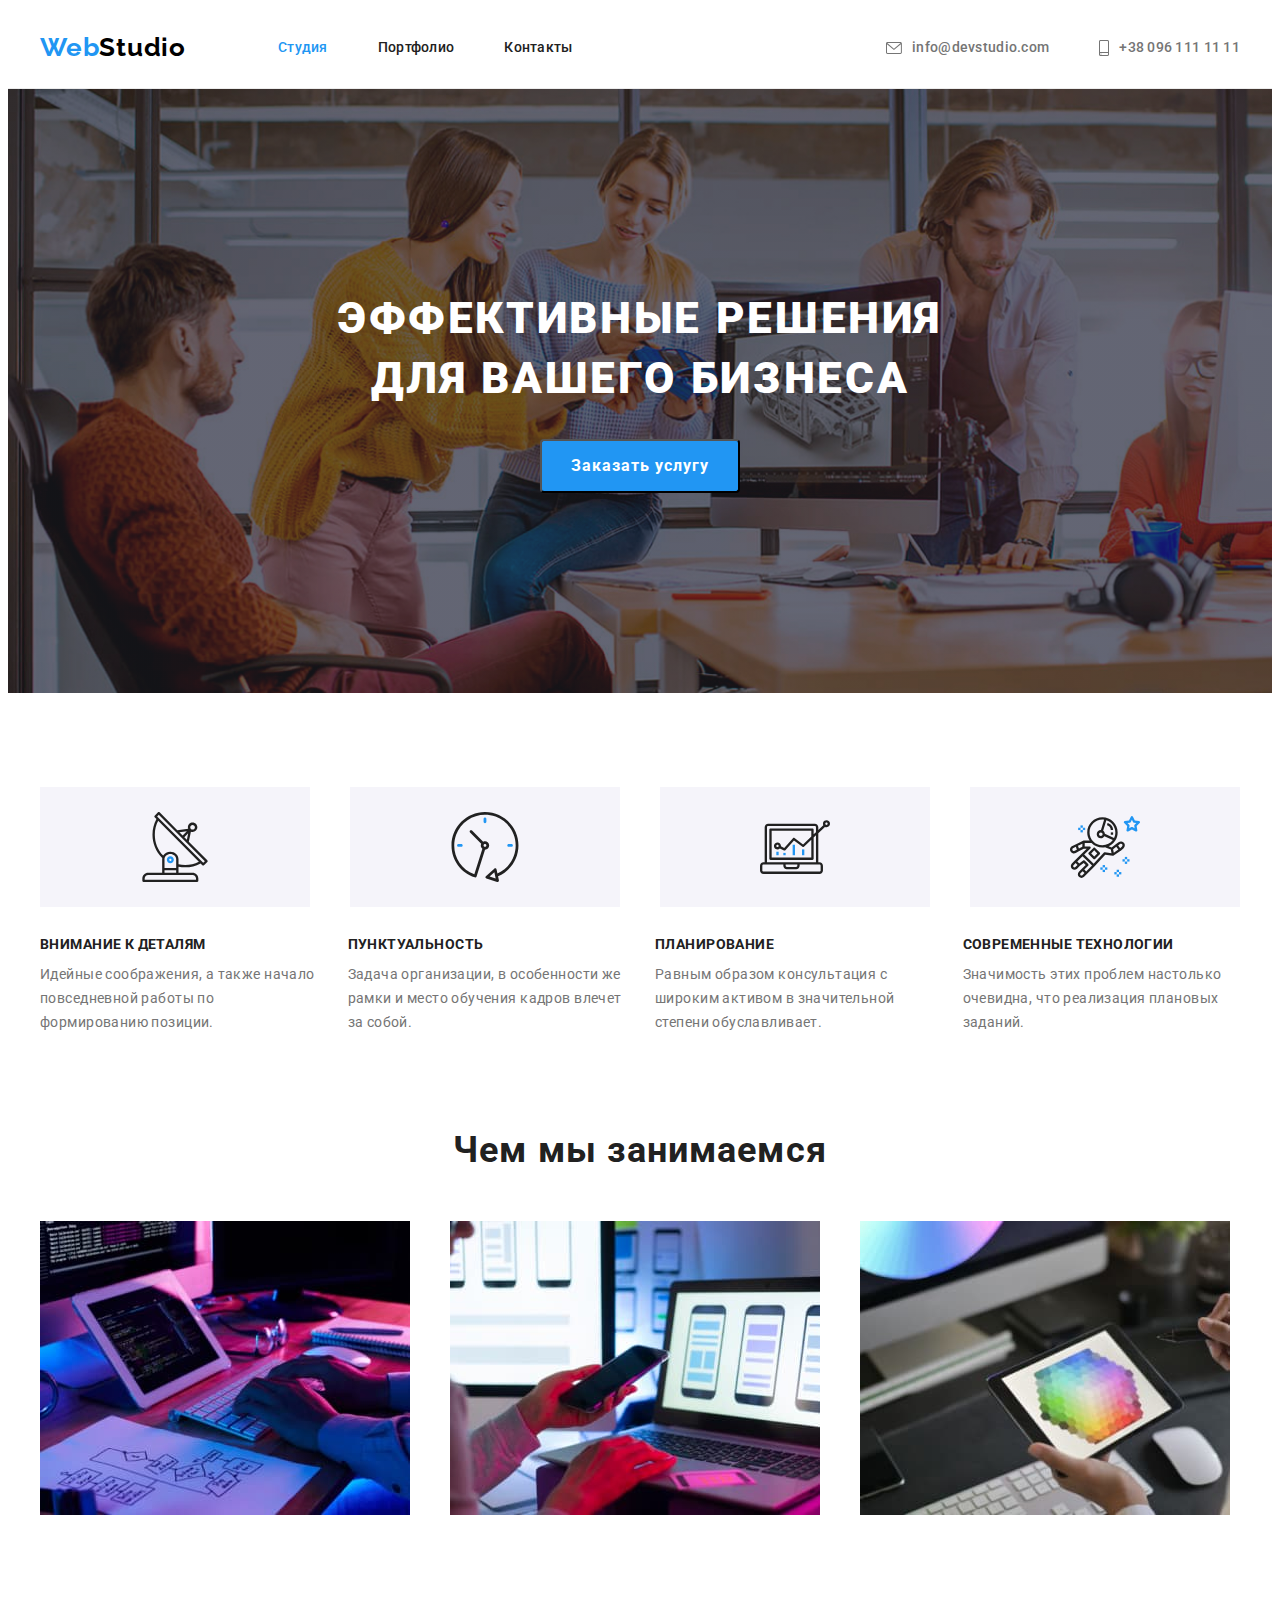
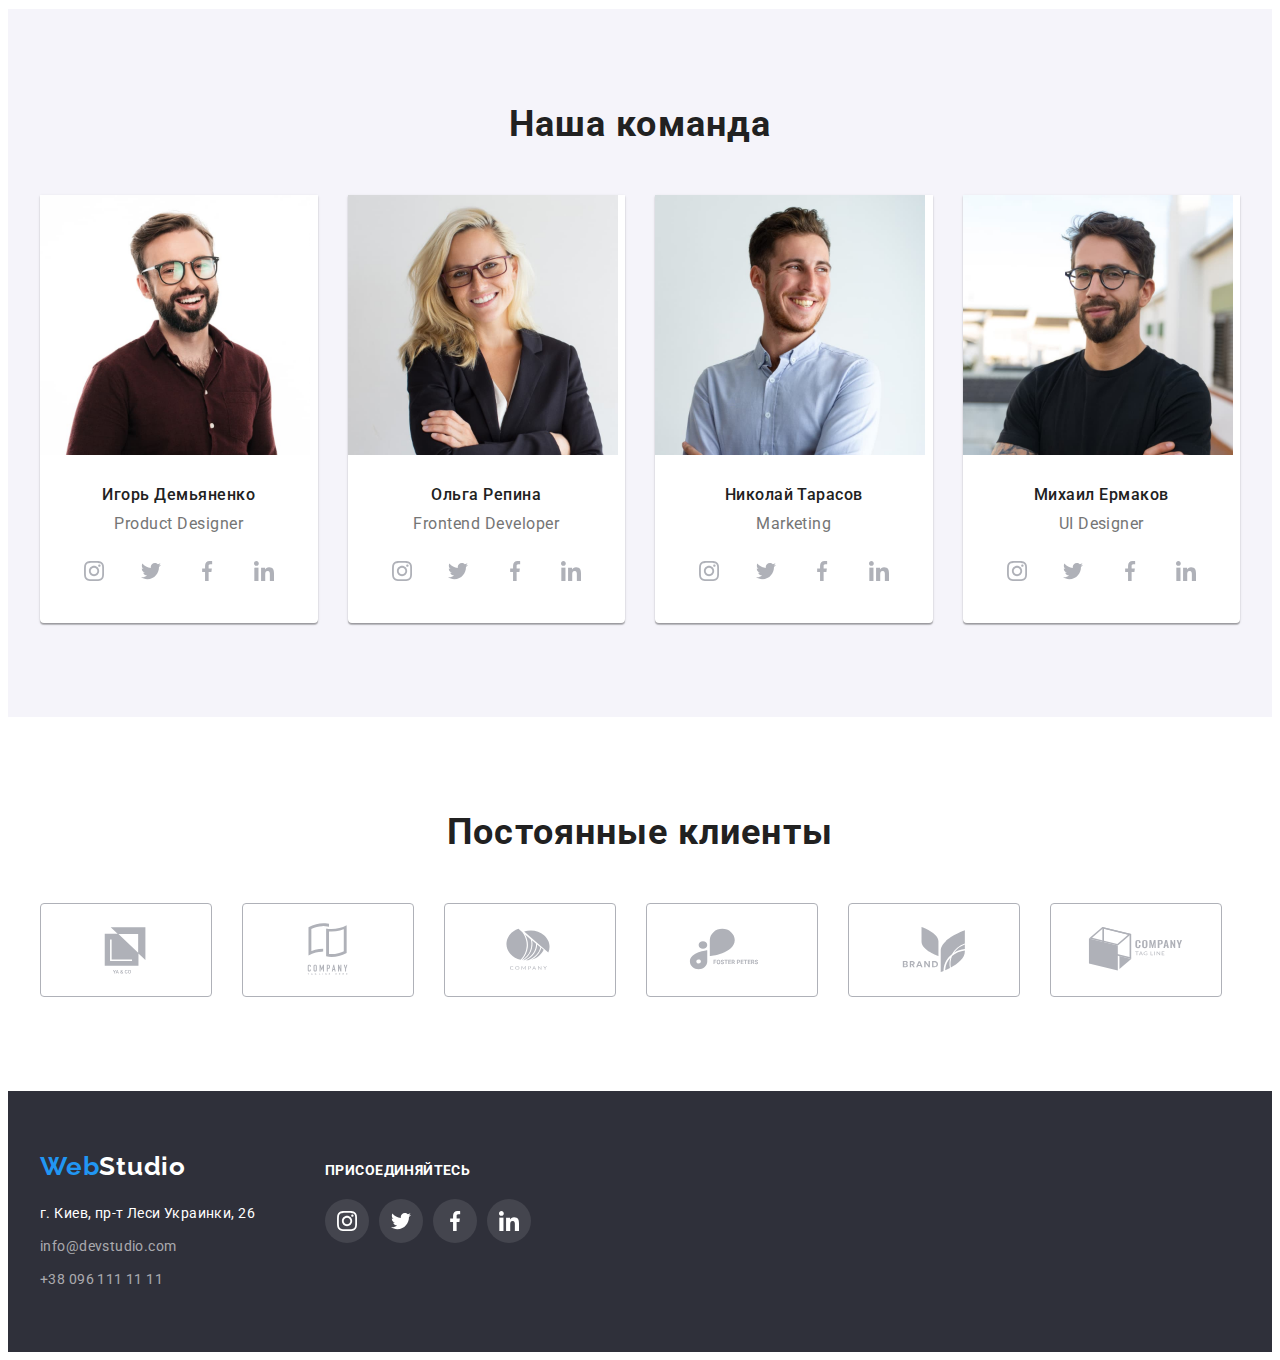
==== index.html @ 3d9dc0cb "Добавляет файлы ДЗ4" ====
<!DOCTYPE html>
<html lang="ru">
  <head>
    <meta charset="UTF-8" />
    <meta http-equiv="X-UA-Compatible" content="IE=edge" />
    <meta name="viewport" content="width=device-width, initial-scale=1.0" />
    <title>Студия</title>
    <link rel="preconnect" href="https://fonts.googleapis.com" />
    <link rel="preconnect" href="https://fonts.gstatic.com" crossorigin />
    <link
      href="https://fonts.googleapis.com/css2?family=Raleway:wght@700&family=Roboto:wght@400;500;700;900&display=swap"
      rel="stylesheet"
    />
    <link
      rel="stylesheet"
      href="https://cdnjs.cloudflare.com/ajax/libs/modern-normalize/1.1.0/modern-normalize.min.css"
      integrity="sha512-wpPYUAdjBVSE4KJnH1VR1HeZfpl1ub8YT/NKx4PuQ5NmX2tKuGu6U/JRp5y+Y8XG2tV+wKQpNHVUX03MfMFn9Q=="
      crossorigin="anonymous"
      referrerpolicy="no-referrer"
    />
    <link rel="stylesheet" href="./css/styles.css" />
  </head>
  <body>
    <!-- Шапка сайта -->
    <header class="header">
      <div class="container header-container">
        <nav class="nav">
          <a class="logo link" href="" lang="en"
            ><span class="accent-logo">Web</span><span class="header-logo">Studio</span></a
          >

          <ul class="nav-list list">
            <li class="nav-list-item">
              <a class="nav-list-link link current" href="">Студия</a>
            </li>
            <li class="nav-list-item">
              <a class="nav-list-link link" href="./portfolio.html">Портфолио</a>
            </li>
            <li class="nav-list-item">
              <a class="nav-list-link link" href="">Контакты</a>
            </li>
          </ul>
        </nav>

        <ul class="contacts list">
          <li class="contacts-list">
            <a class="contacts-mail link" href="mailto:info@devstudio.com"
              ><svg class="contacts-mail-icon" width="16" height="12">
                <use href="./images/sprite.svg#icon-envelope"></use>
              </svg>
              info@devstudio.com
            </a>
          </li>
          <li class="contacts-list">
            <a class="contacts-phone link" href="tel:+380961111111"
              ><svg class="contacts-phone-icon" width="10" height="16">
                <use href="./images/sprite.svg#icon-smartphone"></use>
              </svg>
              +38 096 111 11 11
            </a>
          </li>
        </ul>
      </div>
    </header>

    <main>
      <!-- Герой -->
      <section class="hero">
        <div class="container">
          <h1 class="hero-title">
            Эффективные решения <br />
            для вашего бизнеса
          </h1>
          <button class="hero-btn" type="button">Заказать услугу</button>
        </div>
      </section>

      <!-- Особенности -->
      <section class="description section">
        <div class="container">
          <h2 class="description-title visually-hidden">Особенности</h2>
          <div>
            <ul class="icon-list list">
              <li class="icon-list-item">
                <div class="icon">
                  <svg class="antenna" width="70" height="70">
                    <use href="./images/sprite.svg#icon-antenna"></use>
                  </svg>
                </div>
              </li>
              <li class="icon-list-item">
                <div class="icon">
                  <svg class="clock" width="70" height="70">
                    <use href="./images/sprite.svg#icon-clock"></use>
                  </svg>
                </div>
              </li>
              <li class="icon-list-item">
                <div class="icon">
                  <svg class="diagram" width="70" height="70">
                    <use href="./images/sprite.svg#icon-diagram"></use>
                  </svg>
                </div>
              </li>
              <li class="icon-list-item">
                <div class="icon">
                  <svg class="astronaut" width="70" height="70">
                    <use href="./images/sprite.svg#icon-astronaut"></use>
                  </svg>
                </div>
              </li>
            </ul>
          </div>
          <ul class="description-list list">
            <li class="description-list-item">
              <h3 class="description-list-title">Внимание к деталям</h3>
              <p class="description-list-text">
                Идейные соображения, а также начало повседневной работы по формированию позиции.
              </p>
            </li>

            <li class="description-list-item">
              <h3 class="description-list-title">Пунктуальность</h3>
              <p class="description-list-text">
                Задача организации, в особенности же рамки и место обучения кадров влечет за собой.
              </p>
            </li>

            <li class="description-list-item">
              <h3 class="description-list-title">Планирование</h3>
              <p class="description-list-text">
                Равным образом консультация с широким активом в значительной степени обуславливает.
              </p>
            </li>

            <li class="description-list-item">
              <h3 class="description-list-title">Современные технологии</h3>
              <p class="description-list-text">
                Значимость этих проблем настолько очевидна, что реализация плановых заданий.
              </p>
            </li>
          </ul>
        </div>
      </section>

      <!-- Чем занимаемся -->
      <section class="about">
        <div class="container">
          <h2 class="section-title">Чем мы занимаемся</h2>
          <ul class="about-list list">
            <li class="about-list-item">
              <img src="./images/about-img-1.jpg" alt="Работа на планшете" width="370" />
            </li>
            <li class="about-list-item">
              <img
                src="./images/about-img-2.jpg"
                alt="Работа на ноутбуке с телефоном"
                width="370"
              />
            </li>
            <li class="about-list-item">
              <img
                src="./images/about-img-3.jpg"
                alt="Работа на графическом планшете"
                width="370"
              />
            </li>
          </ul>
        </div>
      </section>

      <!-- Команда -->
      <section class="team section">
        <div class="container">
          <h2 class="section-title">Наша команда</h2>
          <ul class="team-list list">
            <li class="team-card">
              <img
                src="./images/photo-1.jpg"
                alt="Бородатый парень в очках в бордовой рубашке"
                width="270"
              />
              <div class="team-content-wrapper">
                <h3 class="team-member">Игорь Демьяненко</h3>
                <p class="team-member-profession" lang="en">Product Designer</p>
                <ul class="social-list list">
                  <li class="social-list-item">
                    <a class="social-list-link" href="">
                      <svg class="social-list-icon" width="20" height="20">
                        <use href="./images/sprite.svg#icon-instagram"></use>
                      </svg>
                    </a>
                  </li>
                  <li class="social-list-item">
                    <a class="social-list-link" href="">
                      <svg class="social-list-icon" width="20" height="20">
                        <use href="./images/sprite.svg#icon-twitter"></use>
                      </svg>
                    </a>
                  </li>
                  <li class="social-list-item">
                    <a class="social-list-link" href="">
                      <svg class="social-list-icon" width="20" height="20">
                        <use href="./images/sprite.svg#icon-facebook"></use>
                      </svg>
                    </a>
                  </li>
                  <li class="social-list-item">
                    <a class="social-list-link" href="">
                      <svg class="social-list-icon" width="20" height="20">
                        <use href="./images/sprite.svg#icon-linkedin"></use>
                      </svg>
                    </a>
                  </li>
                </ul>
              </div>
            </li>
            <li class="team-card">
              <img
                src="./images/photo-2.jpg"
                alt="Девушка-блондинка в очках в черном пиджаке"
                width="270"
              />
              <div class="team-content-wrapper">
                <h3 class="team-member">Ольга Репина</h3>
                <p class="team-member-profession" lang="en">Frontend Developer</p>
                <ul class="social-list list">
                  <li class="social-list-item">
                    <a class="social-list-link" href="">
                      <svg class="social-list-icon" width="20" height="20">
                        <use href="./images/sprite.svg#icon-instagram"></use>
                      </svg>
                    </a>
                  </li>
                  <li class="social-list-item">
                    <a class="social-list-link" href="">
                      <svg class="social-list-icon" width="20" height="20">
                        <use href="./images/sprite.svg#icon-twitter"></use>
                      </svg>
                    </a>
                  </li>
                  <li class="social-list-item">
                    <a class="social-list-link" href="">
                      <svg class="social-list-icon" width="20" height="20">
                        <use href="./images/sprite.svg#icon-facebook"></use>
                      </svg>
                    </a>
                  </li>
                  <li class="social-list-item">
                    <a class="social-list-link" href="">
                      <svg class="social-list-icon" width="20" height="20">
                        <use href="./images/sprite.svg#icon-linkedin"></use>
                      </svg>
                    </a>
                  </li>
                </ul>
              </div>
            </li>
            <li class="team-card">
              <img src="./images/photo-3.jpg" alt="Бородатый парень в белой рубашке" width="270" />
              <div class="team-content-wrapper">
                <h3 class="team-member">Николай Тарасов</h3>
                <p class="team-member-profession" lang="en">Marketing</p>
                <ul class="social-list list">
                  <li class="social-list-item">
                    <a class="social-list-link" href="">
                      <svg class="social-list-icon" width="20" height="20">
                        <use href="./images/sprite.svg#icon-instagram"></use>
                      </svg>
                    </a>
                  </li>
                  <li class="social-list-item">
                    <a class="social-list-link" href="">
                      <svg class="social-list-icon" width="20" height="20">
                        <use href="./images/sprite.svg#icon-twitter"></use>
                      </svg>
                    </a>
                  </li>
                  <li class="social-list-item">
                    <a class="social-list-link" href="">
                      <svg class="social-list-icon" width="20" height="20">
                        <use href="./images/sprite.svg#icon-facebook"></use>
                      </svg>
                    </a>
                  </li>
                  <li class="social-list-item">
                    <a class="social-list-link" href="">
                      <svg class="social-list-icon" width="20" height="20">
                        <use href="./images/sprite.svg#icon-linkedin"></use>
                      </svg>
                    </a>
                  </li>
                </ul>
              </div>
            </li>
            <li class="team-card">
              <img
                src="./images/photo-4.jpg"
                alt="Бородатый парень в очках в черной футболке"
                width="270"
              />
              <div class="team-content-wrapper">
                <h3 class="team-member">Михаил Ермаков</h3>
                <p class="team-member-profession" lang="en">UI Designer</p>
                <ul class="social-list list">
                  <li class="social-list-item">
                    <a class="social-list-link" href="">
                      <svg class="social-list-icon" width="20" height="20">
                        <use href="./images/sprite.svg#icon-instagram"></use>
                      </svg>
                    </a>
                  </li>
                  <li class="social-list-item">
                    <a class="social-list-link" href="">
                      <svg class="social-list-icon" width="20" height="20">
                        <use href="./images/sprite.svg#icon-twitter"></use>
                      </svg>
                    </a>
                  </li>
                  <li class="social-list-item">
                    <a class="social-list-link" href="">
                      <svg class="social-list-icon" width="20" height="20">
                        <use href="./images/sprite.svg#icon-facebook"></use>
                      </svg>
                    </a>
                  </li>
                  <li class="social-list-item">
                    <a class="social-list-link" href="">
                      <svg class="social-list-icon" width="20" height="20">
                        <use href="./images/sprite.svg#icon-linkedin"></use>
                      </svg>
                    </a>
                  </li>
                </ul>
              </div>
            </li>
          </ul>
        </div>
      </section>

      <!-- Постоянные клиенты -->
      <section class="clients section">
        <div class="container">
          <h2 class="section-title">Постоянные клиенты</h2>
          <div>
            <ul class="clients-list list">
              <li class="clients-list-item">
                <a class="clients-list-link" href="">
                  <svg class="clients-list-icon" width="106" height="60">
                    <use href="./images/sprite.svg#icon-client-1"></use>
                  </svg>
                </a>
              </li>
              <li class="clients-list-item">
                <a class="clients-list-link" href="">
                  <svg class="clients-list-icon" width="106" height="60">
                    <use href="./images/sprite.svg#icon-client-2"></use>
                  </svg>
                </a>
              </li>
              <li class="clients-list-item">
                <a class="clients-list-link" href="">
                  <svg class="clients-list-icon" width="106" height="60">
                    <use href="./images/sprite.svg#icon-client-3"></use>
                  </svg>
                </a>
              </li>
              <li class="clients-list-item">
                <a class="clients-list-link" href="">
                  <svg class="clients-list-icon" width="106" height="60">
                    <use href="./images/sprite.svg#icon-client-4"></use>
                  </svg>
                </a>
              </li>
              <li class="clients-list-item">
                <a class="clients-list-link" href="">
                  <svg class="clients-list-icon" width="106" height="60">
                    <use href="./images/sprite.svg#icon-client-5"></use>
                  </svg>
                </a>
              </li>
              <li class="clients-list-item">
                <a class="clients-list-link" href="">
                  <svg class="clients-list-icon" width="106" height="60">
                    <use href="./images/sprite.svg#icon-client-6"></use>
                  </svg>
                </a>
              </li>
            </ul>
          </div>
        </div>
      </section>
    </main>

    <!-- Подвал сайта -->
    <footer class="footer">
      <div class="footer-container container">
        <div>
          <a class="logo link" href="" lang="en"
            ><span class="accent-logo">Web</span><span class="footer-logo">Studio</span></a
          >
          <address class="footer-address">
            <ul class="contact-list list">
              <li class="contact-list-item">
                <a class="contact-list-link address link" href=""
                  >г. Киев, пр-т Леси Украинки, 26</a
                >
              </li>
              <li class="contact-list-item">
                <a class="contact-list-link mail link" href="mailto:info@devstudio.com"
                  >info@devstudio.com</a
                >
              </li>
              <li class="contact-list-item">
                <a class="contact-list-link phone link" href="tel:+380961111111"
                  >+38 096 111 11 11</a
                >
              </li>
            </ul>
          </address>
        </div>

        <div class="join-us">
          <h2 class="footer-title">присоединяйтесь</h2>
          <ul class="footer-social-list list">
            <li class="footer-social-list-item">
              <a class="footer-social-list-link" href="">
                <svg class="footer-social-list-icon" width="20" height="20">
                  <use href="./images/sprite.svg#icon-instagram"></use>
                </svg>
              </a>
            </li>
            <li class="footer-social-list-item">
              <a class="footer-social-list-link" href="">
                <svg class="footer-social-list-icon" width="20" height="20">
                  <use href="./images/sprite.svg#icon-twitter"></use>
                </svg>
              </a>
            </li>
            <li class="footer-social-list-item">
              <a class="footer-social-list-link" href="">
                <svg class="footer-social-list-icon" width="20" height="20">
                  <use href="./images/sprite.svg#icon-facebook"></use>
                </svg>
              </a>
            </li>
            <li class="footer-social-list-item">
              <a class="footer-social-list-link" href="">
                <svg class="footer-social-list-icon" width="20" height="20">
                  <use href="./images/sprite.svg#icon-linkedin"></use>
                </svg>
              </a>
            </li>
          </ul>
        </div>
      </div>
    </footer>
  </body>
</html>
---- css/styles.css ----
/* черный  #000000*/
/* синий  #2196F3*/
/* светло-черный #212121*/
/* серый #757575*/
/* белый #FFFFFF*/
:root {
  --primary-font-family: 'Roboto', sans-serif;
  --secondary-font-family: 'Raleway', sans-serif;
  --primary-text-color: #212121;
  --secondary-text-color: #757575;
  --background-color: #ffffff;
  --background-color-hero: #2f303a;
  --background-color-hero-btn: #2196f3;
  --background-color-team: #f5f4fa;
  --background-color-footer: #2f303a;
  --hover-color-hero-btn: #188ce8;
  --primary-white-color: #ffffff;
  --primary-black-color: #000000;
  --footer-contact-color: rgba(255, 255, 255, 0.6);
  --accent-color: #2196f3;
}

body {
  font-family: var(--primary-font-family);
  color: var(--primary-text-color);
}

h1,
h2,
h3,
p {
  margin-top: 0;
  margin-bottom: 0;
}

ul,
ol {
  margin-top: 0;
  margin-bottom: 0;
  padding-left: 0;
}

img {
  display: block;
  max-width: 100%;
  height: auto;
}

.nav-list-link.current {
  color: var(--accent-color);
}

.list {
  list-style: none;
}

.link {
  text-decoration: none;
}

.section {
  padding-top: 94px;
  padding-bottom: 94px;
}

.container {
  width: 1200px;
  padding-left: 15px;
  padding-right: 15px;
  margin-left: auto;
  margin-right: auto;
}

.visually-hidden {
  position: absolute;
  width: 1px;
  height: 1px;
  margin: -1px;
  border: 0;
  padding: 0;
  white-space: nowrap;
  clip-path: inset(100%);
  clip: rect(0 0 0 0);
  overflow: hidden;
}

/* Компонентные элементы */
.logo {
  font-family: var(--secondary-font-family);
  font-weight: 700;
  font-size: 26px;
  line-height: 31px;
  letter-spacing: 0.03em;
}
.accent-logo {
  color: var(--accent-color);
}
.section-title {
  margin-bottom: 50px;

  font-weight: 700;
  font-size: 36px;
  line-height: 1.17;
  text-align: center;
  letter-spacing: 0.03em;
}

/* Шапка сайта */
.header-container {
  display: flex;
  align-items: center;
  justify-content: space-between;
}
.nav {
  display: flex;
  align-items: center;
}
.nav-list {
  display: flex;
  align-items: center;
  margin-left: 92px;
}
.contacts {
  display: flex;
  align-items: center;
  /* margin-left: auto; */
}
.nav-list-item:not(:last-child) {
  margin-right: 50px;
}
.contacts-list:not(:last-child) {
  margin-right: 50px;
}
.header {
  /* padding-top: 24px; */
  /* padding-bottom: 24px; */
  border: 1px solid #ececec;
  border-top: none;
  border-right: none;
  border-left: none;

  background: var(--background-color);
}
.header-logo {
  color: var(--primary-black-color);
}
.nav-list-link {
  display: block;
  padding-top: 32px;
  padding-bottom: 32px;

  font-weight: 500;
  font-size: 14px;
  line-height: 1.14;
  letter-spacing: 0.02em;
  color: inherit;
}
.nav-list-link:hover,
.nav-list-link:focus {
  color: var(--accent-color);
}
.contacts-mail,
.contacts-phone {
  /* display: block; */
  display: flex;
  align-items: center;
  padding-top: 32px;
  padding-bottom: 32px;

  font-weight: 500;
  font-size: 14px;
  line-height: 1.14;
  letter-spacing: 0.02em;
  color: var(--secondary-text-color);
}
.contacts-mail:hover,
.contacts-mail:focus {
  color: var(--accent-color);
}
.contacts-phone:hover,
.contacts-phone:focus {
  color: var(--accent-color);
}
.contacts-mail-icon,
.contacts-phone-icon {
  fill: var(--secondary-text-color);
  margin-right: 10px;
}
.contacts-mail:hover .contacts-mail-icon,
.contacts-mail:focus .contacts-mail-icon {
  fill: var(--accent-color);
}
.contacts-phone:hover .contacts-phone-icon,
.contacts-phone:focus .contacts-phone-icon {
  fill: var(--accent-color);
}

/* Герой */
.hero {
  background-image: linear-gradient(rgba(47, 48, 58, 0.4), rgba(47, 48, 58, 0.4)),
    url('../images/bg.jpg');
  background-size: cover;

  padding-top: 200px;
  padding-bottom: 200px;

  text-align: center;
  background-color: var(--background-color-hero);
}
.hero-title {
  /* width: 696px; */
  margin-bottom: 30px;

  font-weight: 900;
  font-size: 44px;
  line-height: 1.36;
  text-align: center;
  letter-spacing: 0.06em;
  text-transform: uppercase;
  color: var(--primary-white-color);
}
.hero-btn {
  min-width: 200px;
  padding: 10px 25px;
  /* display: inline-block; */

  border-radius: 4px;
  font-family: inherit;
  font-weight: 700;
  font-size: 16px;
  line-height: 1.88;
  /* display: flex; */
  /* align-items: center; */
  text-align: center;
  letter-spacing: 0.06em;
  cursor: pointer;
  color: var(--primary-white-color);
  background-color: var(--background-color-hero-btn);
}
.hero-btn:hover,
.hero-btn:focus {
  background-color: var(--hover-color-hero-btn);
}

/* Особенности */
.icon-list {
  display: flex;
  justify-content: space-between;
}
.icon-list-item {
  /* width: 270px;
  height: 120px;
  margin-bottom: 30px;
  background-color: #f5f4fa; */
}
.icon {
  /* padding: 25px 100px; */
  display: flex;
  justify-content: center;
  align-items: center;

  width: 270px;
  height: 120px;
  margin-bottom: 30px;
  background-color: #f5f4fa;
}
.description-list {
  display: flex;
  margin-left: -30px;
  margin-top: -30px;
  /* justify-content: space-between; */
}
.description-list-item {
  /* width: 270px; */
  flex-basis: calc((100% - 120px) / 4);
  margin-left: 30px;
  margin-top: 30px;
}
.description-list-title {
  margin-bottom: 10px;

  font-weight: 700;
  font-size: 14px;
  line-height: 1.14;
  letter-spacing: 0.03em;
  text-transform: uppercase;
}
.description-list-text {
  /* font-weight: 400; */
  font-size: 14px;
  line-height: 1.71;
  letter-spacing: 0.03em;
  color: var(--secondary-text-color);
}

/* Чем занимаемся */
.about {
  padding-bottom: 94px;
}
.about-list {
  display: flex;
  flex-wrap: wrap;
  margin-left: -30px;
  margin-top: -30px;
  /* justify-content: space-between; */
}
.about-list-item {
  flex-basis: calc((100% - 90px) / 3);
  margin-left: 30px;
  margin-top: 30px;
}

/* Команда */
.team-list {
  display: flex;
  flex-wrap: wrap;
  margin-left: -30px;
  margin-top: -30px;
}
.team-card {
  flex-basis: calc((100% - 120px) / 4);
  margin-left: 30px;
  margin-top: 30px;

  background-color: var(--background-color);
  box-shadow: 0px 1px 3px rgba(0, 0, 0, 0.12), 0px 1px 1px rgba(0, 0, 0, 0.14),
    0px 2px 1px rgba(0, 0, 0, 0.2);
  border-radius: 0px 0px 4px 4px;
}
/* .team-card:not(:nth-child(4n)) {
  margin-right: 30px;
} */
.team-content-wrapper {
  /* border: 1px solid #ccc;
  border-top: none;
  border-radius: 0px 0px 4px 4px; */
  padding-top: 30px;
  padding-bottom: 30px;
  padding-left: 32px;
  padding-right: 32px;
}
.team {
  background-color: var(--background-color-team);
}
.team-member {
  margin-bottom: 10px;

  font-weight: 500;
  font-size: 16px;
  line-height: 1.19;
  text-align: center;
  letter-spacing: 0.03em;
}
.team-member-profession {
  margin-bottom: 16px;

  /* font-weight: 400; */
  font-size: 16px;
  line-height: 1.19;
  text-align: center;
  letter-spacing: 0.03em;
  color: var(--secondary-text-color);
}
.social-list {
  display: flex;
  justify-content: space-between;
}
.social-list-link {
  display: flex;
  justify-content: center;
  align-items: center;
  width: 44px;
  height: 44px;
  background-color: #ffffff;
  border-radius: 50%;
  /* fill: #afb1b8; */
}
.social-list-link:hover,
.social-list-link:focus {
  background-color: var(--accent-color);
  /* fill: #ffffff; */
}
.social-list-link:hover .social-list-icon,
.social-list-link:focus .social-list-icon {
  /* background-color: var(--accent-color); */
  fill: #ffffff;
}
.social-list-icon {
  fill: #afb1b8;
}

/* Постоянные клиенты */
.clients-list {
  display: flex;
  flex-wrap: wrap;
  margin-left: -30px;
  margin-top: -30px;
}
.clients-list-link {
  display: flex;
  justify-content: center;
  align-items: center;
  flex-basis: calc((100% - 180px) / 6);
  margin-left: 30px;
  margin-top: 30px;

  width: 170px;
  height: 92px;
  border: 1px solid #afb1b8;
  border-radius: 4px 4px 4px 4px;
}
.clients-list-link:hover,
.clients-list-link:focus {
  border: 1px solid var(--accent-color);
}
.clients-list-link:hover .clients-list-icon,
.clients-list-link:focus .clients-list-icon {
  fill: var(--accent-color);
}
.clients-list-icon {
  fill: #afb1b8;
}

/* Подвал сайта */
.footer-address {
  margin-top: 20px;
}
.contact-list-item:not(:last-child) {
  margin-bottom: 9px;
}
.footer {
  padding-top: 60px;
  padding-bottom: 60px;

  background-color: var(--background-color-footer);
}
.footer-logo {
  color: var(--primary-white-color);
}
.contact-list-link.address {
  color: var(--primary-white-color);
}
.contact-list-link {
  font-style: normal;
  font-weight: 400;
  font-size: 14px;
  line-height: 1.71;
  letter-spacing: 0.03em;
  color: var(--footer-contact-color);
}
.contact-list-link.mail:hover,
.contact-list-link.mail:focus {
  background-color: var(--accent-color);
}
.contact-list-link.phone:hover,
.contact-list-link.phone:focus {
  background-color: var(--accent-color);
}
.footer-title {
  margin-bottom: 20px;

  font-family: var(--primary-font-family);
  /* font-style: normal; */
  font-weight: 700;
  font-size: 14px;
  line-height: 1.14;
  letter-spacing: 0.03em;
  text-transform: uppercase;
  color: #ffffff;
}
.footer-container {
  display: flex;
  align-items: baseline;
}
.join-us {
  margin-left: 70px;

  width: 206px;
  height: 80px;
}
.footer-social-list {
  display: flex;
  justify-content: space-between;
}
.footer-social-list-link {
  display: flex;
  justify-content: center;
  align-items: center;
  width: 44px;
  height: 44px;
  background-color: rgba(255, 255, 255, 0.1);
  border-radius: 50%;
  /* fill: #afb1b8; */
}
.footer-social-list-icon {
  fill: #ffffff;
}
.footer-social-list-link:hover,
.footer-social-list-link:focus {
  background-color: var(--accent-color);
}
.footer-social-list-link:hover .social-list-icon,
.footer-social-list-link:focus .social-list-icon {
  fill: #ffffff;
}

/* Портфолио */
.portfolio-nav-list {
  display: flex;
  justify-content: center;
  margin-bottom: 50px;
}
.portfolio-nav-item:not(:last-child) {
  margin-right: 8px;
}
.portfolio-list {
  display: flex;
  flex-wrap: wrap;
  margin-top: -30px;
  margin-left: -30px;
}
.portfolio-card {
  margin-top: 30px;
  margin-left: 30px;
  flex-basis: calc((100% - 90px) / 3);
}

.portfolio-card:hover {
  box-shadow: 0px 1px 1px rgba(0, 0, 0, 0.12), 0px 4px 4px rgba(0, 0, 0, 0.06),
    1px 4px 6px rgba(0, 0, 0, 0.16);
}
.portfolio-content-wrapper {
  border: 1px solid #eeeeee;
  border-top: none;
  padding: 20px 24px;
}
.portfolio-nav-btn.one {
  min-width: 72px;
}
.portfolio-nav-btn.two {
  min-width: 128px;
}
.portfolio-nav-btn.three {
  min-width: 144px;
}
.portfolio-nav-btn.four {
  min-width: 102px;
}
.portfolio-nav-btn.five {
  min-width: 130px;
}
.portfolio-nav-btn {
  padding: 6px 22px;

  font-family: inherit;
  font-weight: 500;
  font-size: 16px;
  line-height: 1.63;
  text-align: center;
  letter-spacing: 0.03em;
  cursor: pointer;
  color: var(--primary-text-color);
  /* border: transparent; */
  border: none;
  border-radius: 4px;
}
.portfolio-nav-btn:hover,
.portfolio-nav-btn:focus {
  background-color: var(--accent-color);
  color: var(--primary-white-color);
  box-shadow: 0px 3px 1px rgba(0, 0, 0, 0.1), 0px 1px 2px rgba(0, 0, 0, 0.08),
    0px 2px 2px rgba(0, 0, 0, 0.12);
}
.portfolio-card-title {
  margin-bottom: 4px;

  font-weight: 700;
  font-size: 18px;
  line-height: 2;
  letter-spacing: 0.06em;
}
.portfolio-card-text {
  /* font-weight: 400; */
  font-size: 16px;
  line-height: 1.88;
  letter-spacing: 0.03em;
  color: var(--secondary-text-color);
}
.portfolio-card-link {
  display: block;
  color: inherit;
}
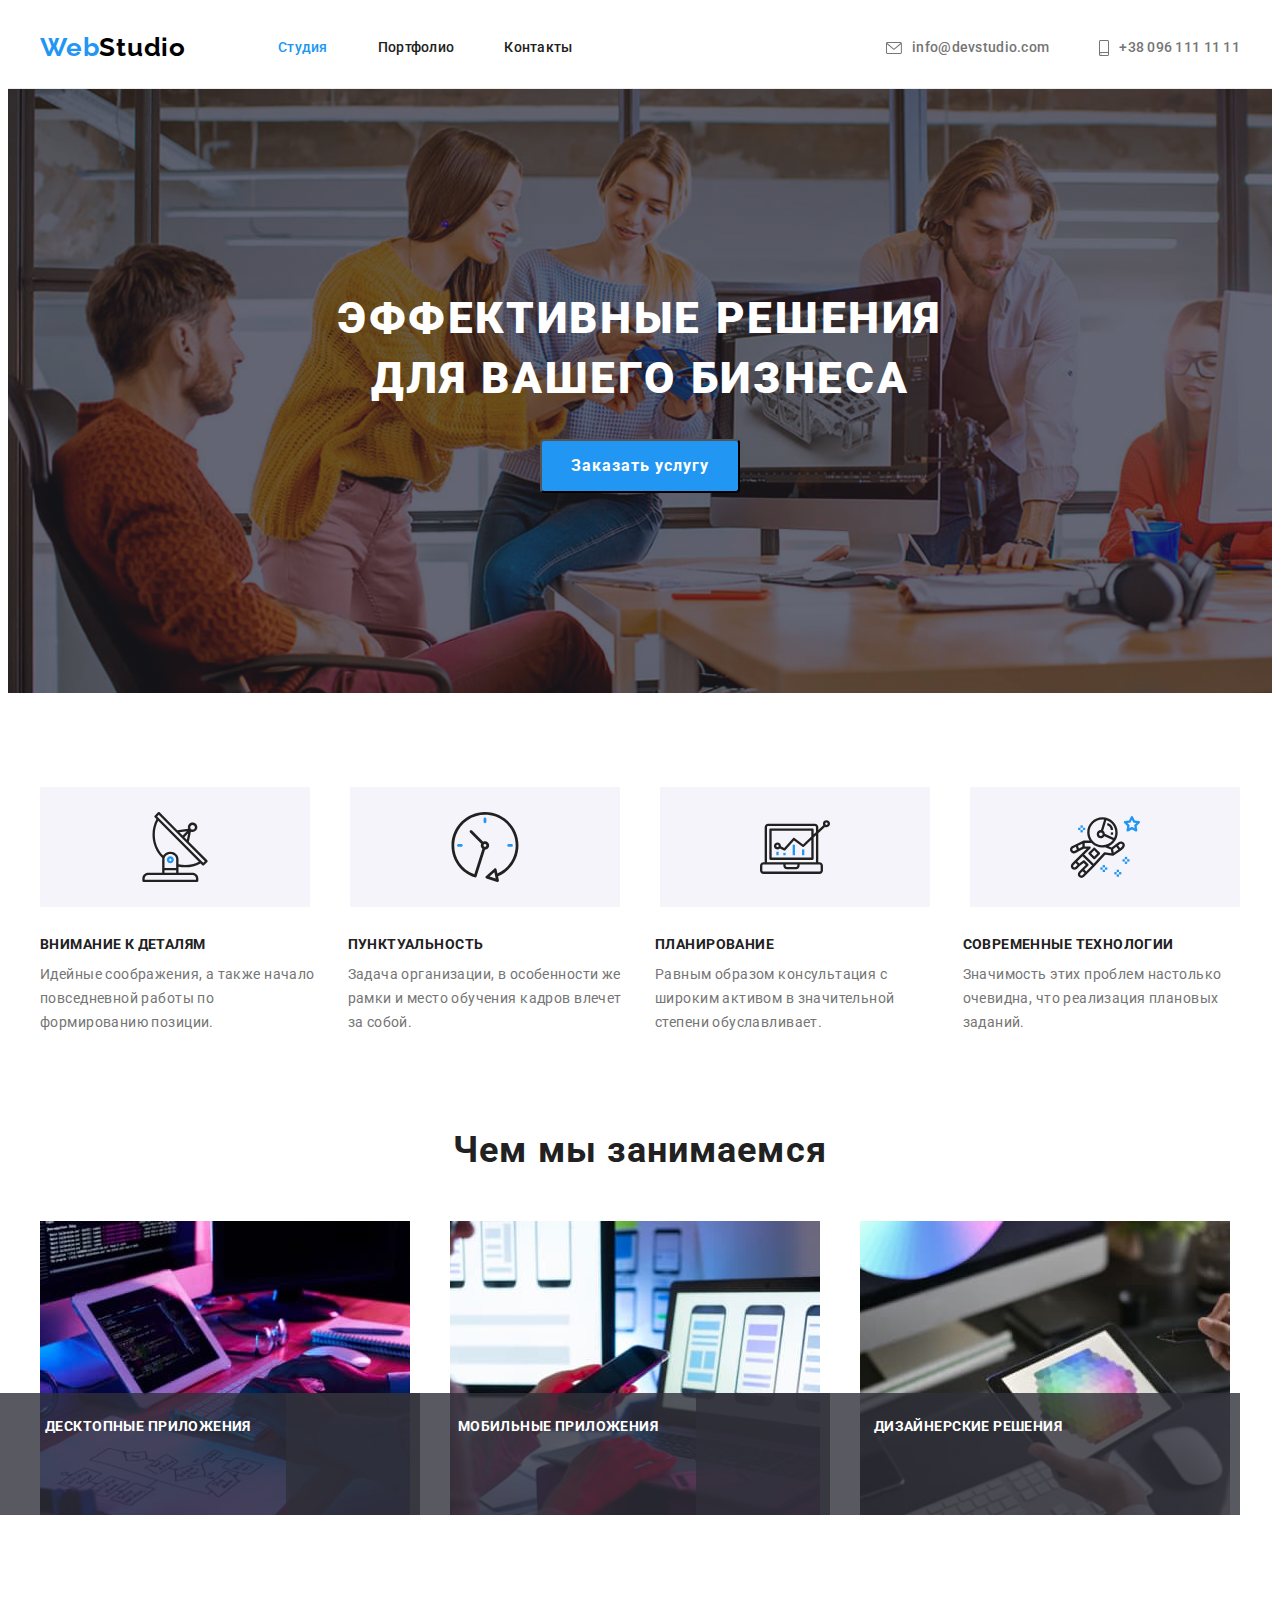
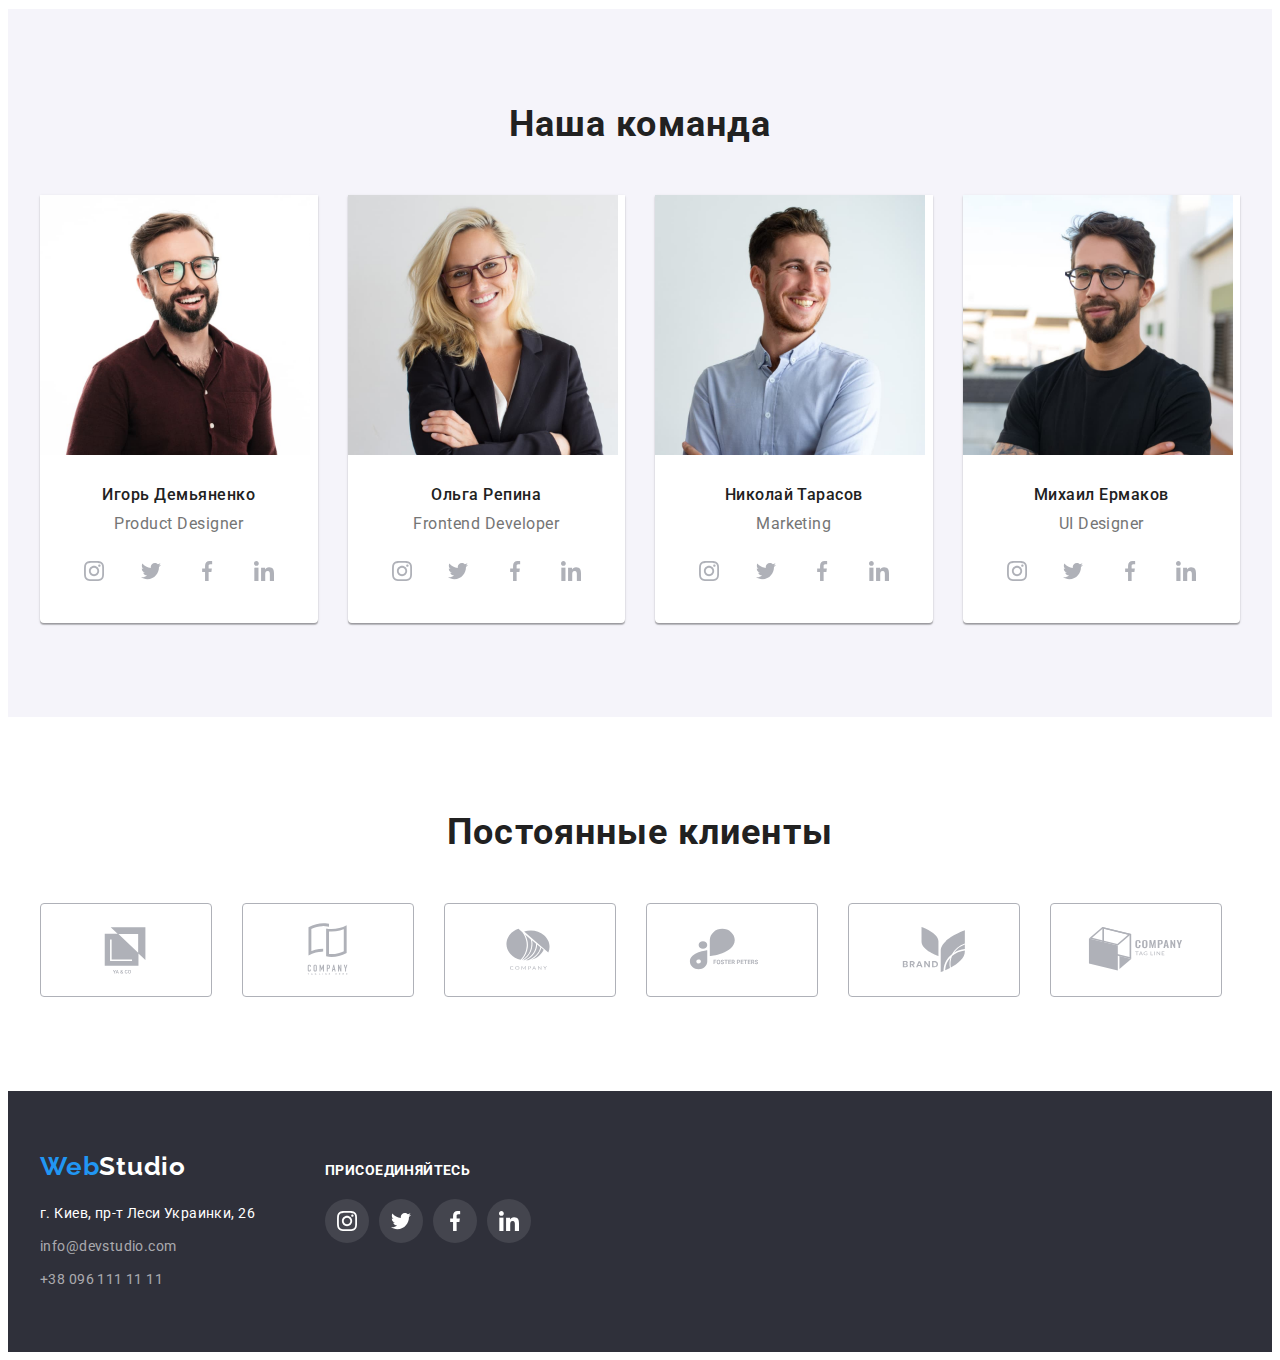
==== commit d64ea472: "Добавляет переходы, анимацию, позиционирование, оверлей" ====
--- a/index.html
+++ b/index.html
@@ -149,21 +149,30 @@
           <h2 class="section-title">Чем мы занимаемся</h2>
           <ul class="about-list list">
             <li class="about-list-item">
-              <img src="./images/about-img-1.jpg" alt="Работа на планшете" width="370" />
+              <div class="about-list-item-img-wrapper">
+                <img src="./images/about-img-1.jpg" alt="Работа на планшете" width="370" />
+                <p class="overlay">Десктопные приложения</p>
+              </div>
             </li>
             <li class="about-list-item">
-              <img
-                src="./images/about-img-2.jpg"
-                alt="Работа на ноутбуке с телефоном"
-                width="370"
-              />
+              <div class="about-list-item-img-wrapper">
+                <img
+                  src="./images/about-img-2.jpg"
+                  alt="Работа на ноутбуке с телефоном"
+                  width="370"
+                />
+                <p class="overlay">Мобильные приложения</p>
+              </div>
             </li>
             <li class="about-list-item">
-              <img
-                src="./images/about-img-3.jpg"
-                alt="Работа на графическом планшете"
-                width="370"
-              />
+              <div class="about-list-item-img-wrapper">
+                <img
+                  src="./images/about-img-3.jpg"
+                  alt="Работа на графическом планшете"
+                  width="370"
+                />
+                <p class="overlay">Дизайнерские решения</p>
+              </div>
             </li>
           </ul>
         </div>
--- a/css/styles.css
+++ b/css/styles.css
@@ -154,6 +154,8 @@
   line-height: 1.14;
   letter-spacing: 0.02em;
   color: inherit;
+
+  transition: color 250ms cubic-bezier(0.4, 0, 0.2, 1);
 }
 .nav-list-link:hover,
 .nav-list-link:focus {
@@ -172,6 +174,8 @@
   line-height: 1.14;
   letter-spacing: 0.02em;
   color: var(--secondary-text-color);
+
+  transition: color 250ms cubic-bezier(0.4, 0, 0.2, 1);
 }
 .contacts-mail:hover,
 .contacts-mail:focus {
@@ -185,6 +189,8 @@
 .contacts-phone-icon {
   fill: var(--secondary-text-color);
   margin-right: 10px;
+
+  transition: fill 250ms cubic-bezier(0.4, 0, 0.2, 1);
 }
 .contacts-mail:hover .contacts-mail-icon,
 .contacts-mail:focus .contacts-mail-icon {
@@ -236,6 +242,8 @@
   cursor: pointer;
   color: var(--primary-white-color);
   background-color: var(--background-color-hero-btn);
+
+  transition: background-color 250ms cubic-bezier(0.4, 0, 0.2, 1);
 }
 .hero-btn:hover,
 .hero-btn:focus {
@@ -374,6 +382,8 @@
   background-color: #ffffff;
   border-radius: 50%;
   /* fill: #afb1b8; */
+
+  transition: background-color 250ms cubic-bezier(0.4, 0, 0.2, 1);
 }
 .social-list-link:hover,
 .social-list-link:focus {
@@ -387,6 +397,8 @@
 }
 .social-list-icon {
   fill: #afb1b8;
+
+  transition: fill 250ms cubic-bezier(0.4, 0, 0.2, 1);
 }
 
 /* Постоянные клиенты */
@@ -408,6 +420,8 @@
   height: 92px;
   border: 1px solid #afb1b8;
   border-radius: 4px 4px 4px 4px;
+
+  transition: border 250ms cubic-bezier(0.4, 0, 0.2, 1);
 }
 .clients-list-link:hover,
 .clients-list-link:focus {
@@ -419,6 +433,8 @@
 }
 .clients-list-icon {
   fill: #afb1b8;
+
+  transition: fill 250ms cubic-bezier(0.4, 0, 0.2, 1);
 }
 
 /* Подвал сайта */
@@ -447,6 +463,8 @@
   line-height: 1.71;
   letter-spacing: 0.03em;
   color: var(--footer-contact-color);
+
+  transition: background-color 250ms cubic-bezier(0.4, 0, 0.2, 1);
 }
 .contact-list-link.mail:hover,
 .contact-list-link.mail:focus {
@@ -491,17 +509,42 @@
   background-color: rgba(255, 255, 255, 0.1);
   border-radius: 50%;
   /* fill: #afb1b8; */
+
+  transition: background-color 250ms cubic-bezier(0.4, 0, 0.2, 1);
 }
 .footer-social-list-icon {
   fill: #ffffff;
+
+  transition: fill 250ms cubic-bezier(0.4, 0, 0.2, 1);
 }
 .footer-social-list-link:hover,
 .footer-social-list-link:focus {
   background-color: var(--accent-color);
 }
-.footer-social-list-link:hover .social-list-icon,
-.footer-social-list-link:focus .social-list-icon {
+.footer-social-list-link:hover .footer-social-list-icon,
+.footer-social-list-link:focus .footer-social-list-icon {
   fill: #ffffff;
+}
+.about-list-item-img-wrapper {
+  position: relative;
+}
+.overlay {
+  position: absolute;
+  bottom: 0;
+  right: 0;
+  padding: 26px 82px;
+
+  width: 100%;
+  height: 70px;
+  font-weight: 700;
+  font-size: 14px;
+  line-height: 1.14;
+  text-align: center;
+  letter-spacing: 0.03em;
+  text-transform: uppercase;
+
+  color: var(--primary-white-color);
+  background-color: rgba(47, 48, 58, 0.8);
 }
 
 /* Портфолио */
@@ -523,6 +566,8 @@
   margin-top: 30px;
   margin-left: 30px;
   flex-basis: calc((100% - 90px) / 3);
+
+  transition: box-shadow 250ms cubic-bezier(0.4, 0, 0.2, 1);
 }
 
 .portfolio-card:hover {
@@ -563,6 +608,9 @@
   /* border: transparent; */
   border: none;
   border-radius: 4px;
+
+  transition: background-color 250ms cubic-bezier(0.4, 0, 0.2, 1),
+    color 250ms cubic-bezier(0.4, 0, 0.2, 1), box-shadow 250ms cubic-bezier(0.4, 0, 0.2, 1);
 }
 .portfolio-nav-btn:hover,
 .portfolio-nav-btn:focus {
@@ -590,3 +638,30 @@
   display: block;
   color: inherit;
 }
+.portfolio-card-link:hover .overlay-portfolio,
+.portfolio-card-link:focus .overlay-portfolio {
+  transform: translateY(0%);
+}
+.portfolio-card-img-wrapper {
+  position: relative;
+  overflow: hidden;
+}
+.overlay-portfolio {
+  position: absolute;
+  top: 0;
+  left: 0;
+  padding: 62px 24px;
+
+  width: 100%;
+  height: 100%;
+  font-weight: 400;
+  font-size: 18px;
+  line-height: 1.55;
+  letter-spacing: 0.03em;
+  color: var(--primary-white-color);
+  background-color: rgba(33, 150, 243, 0.9);
+
+  overflow: auto;
+  transform: translateY(100%);
+  transition: transform 250ms cubic-bezier(0.4, 0, 0.2, 1);
+}
